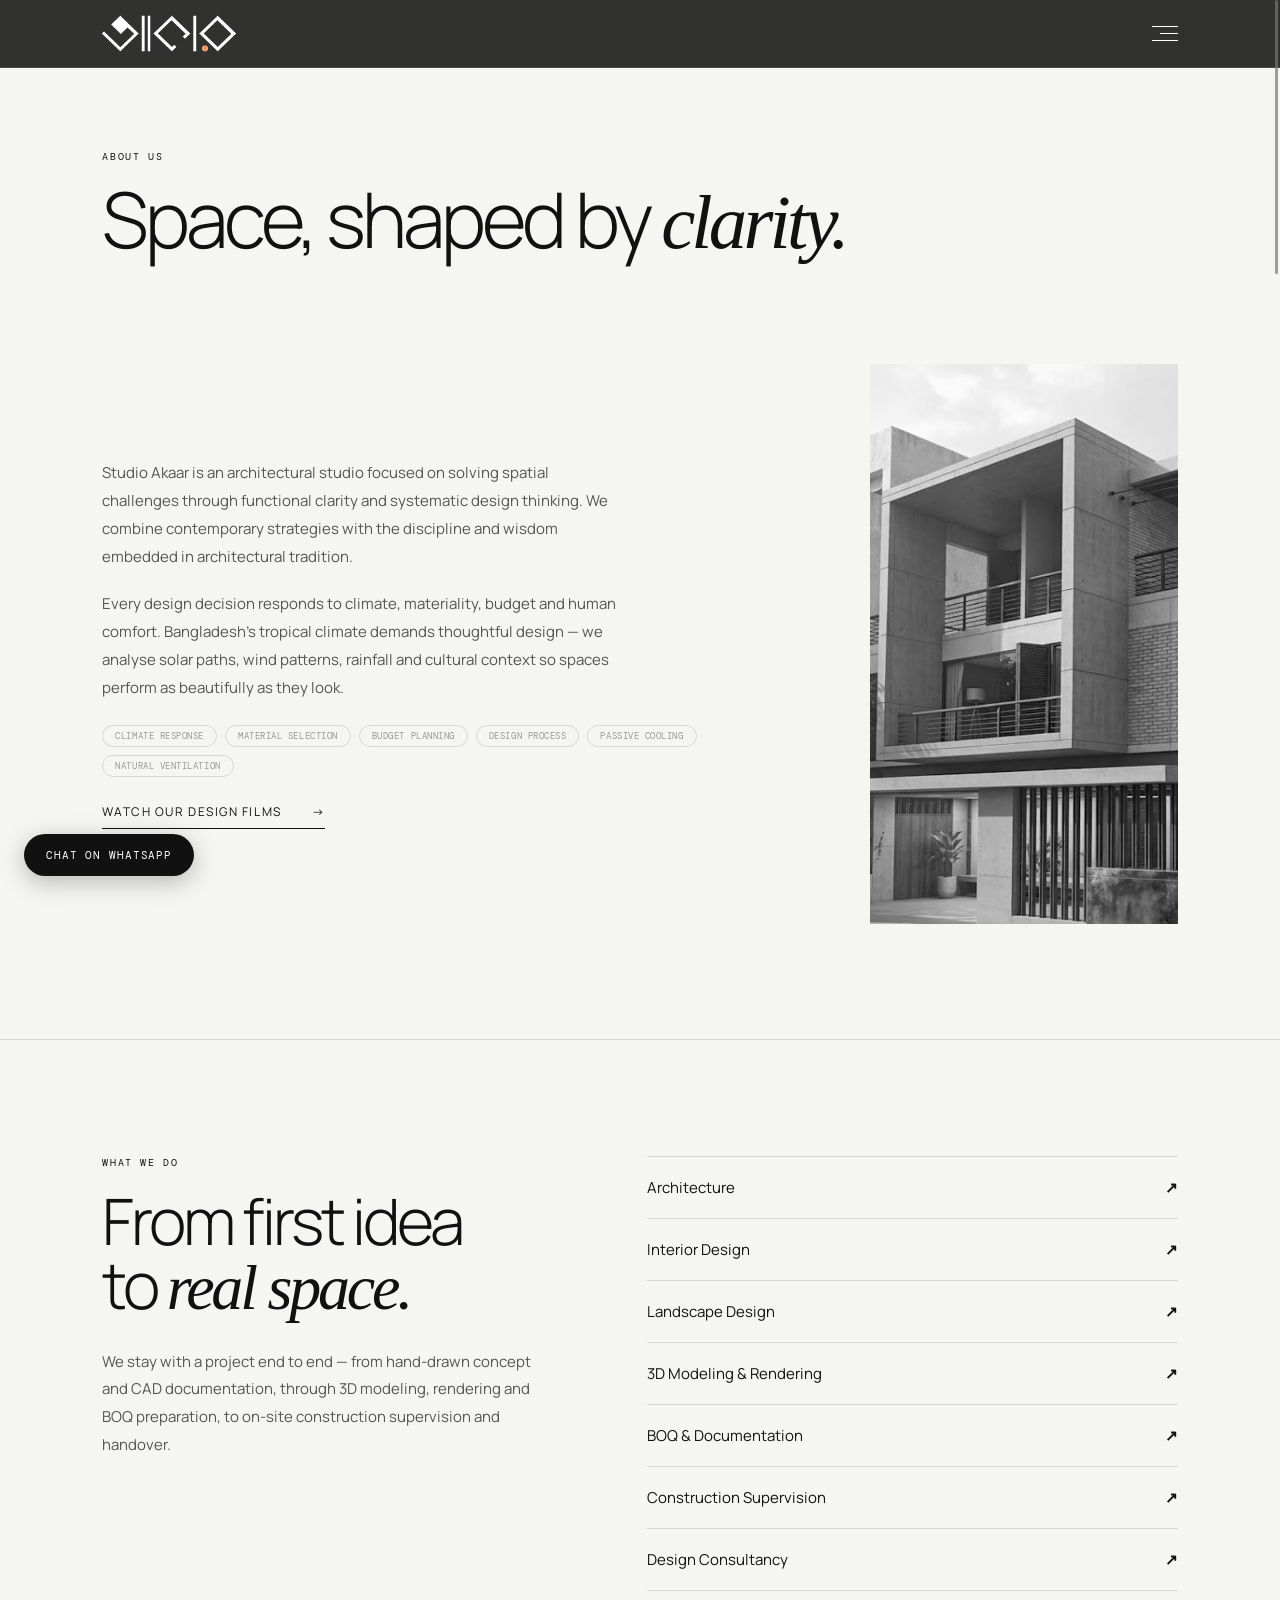
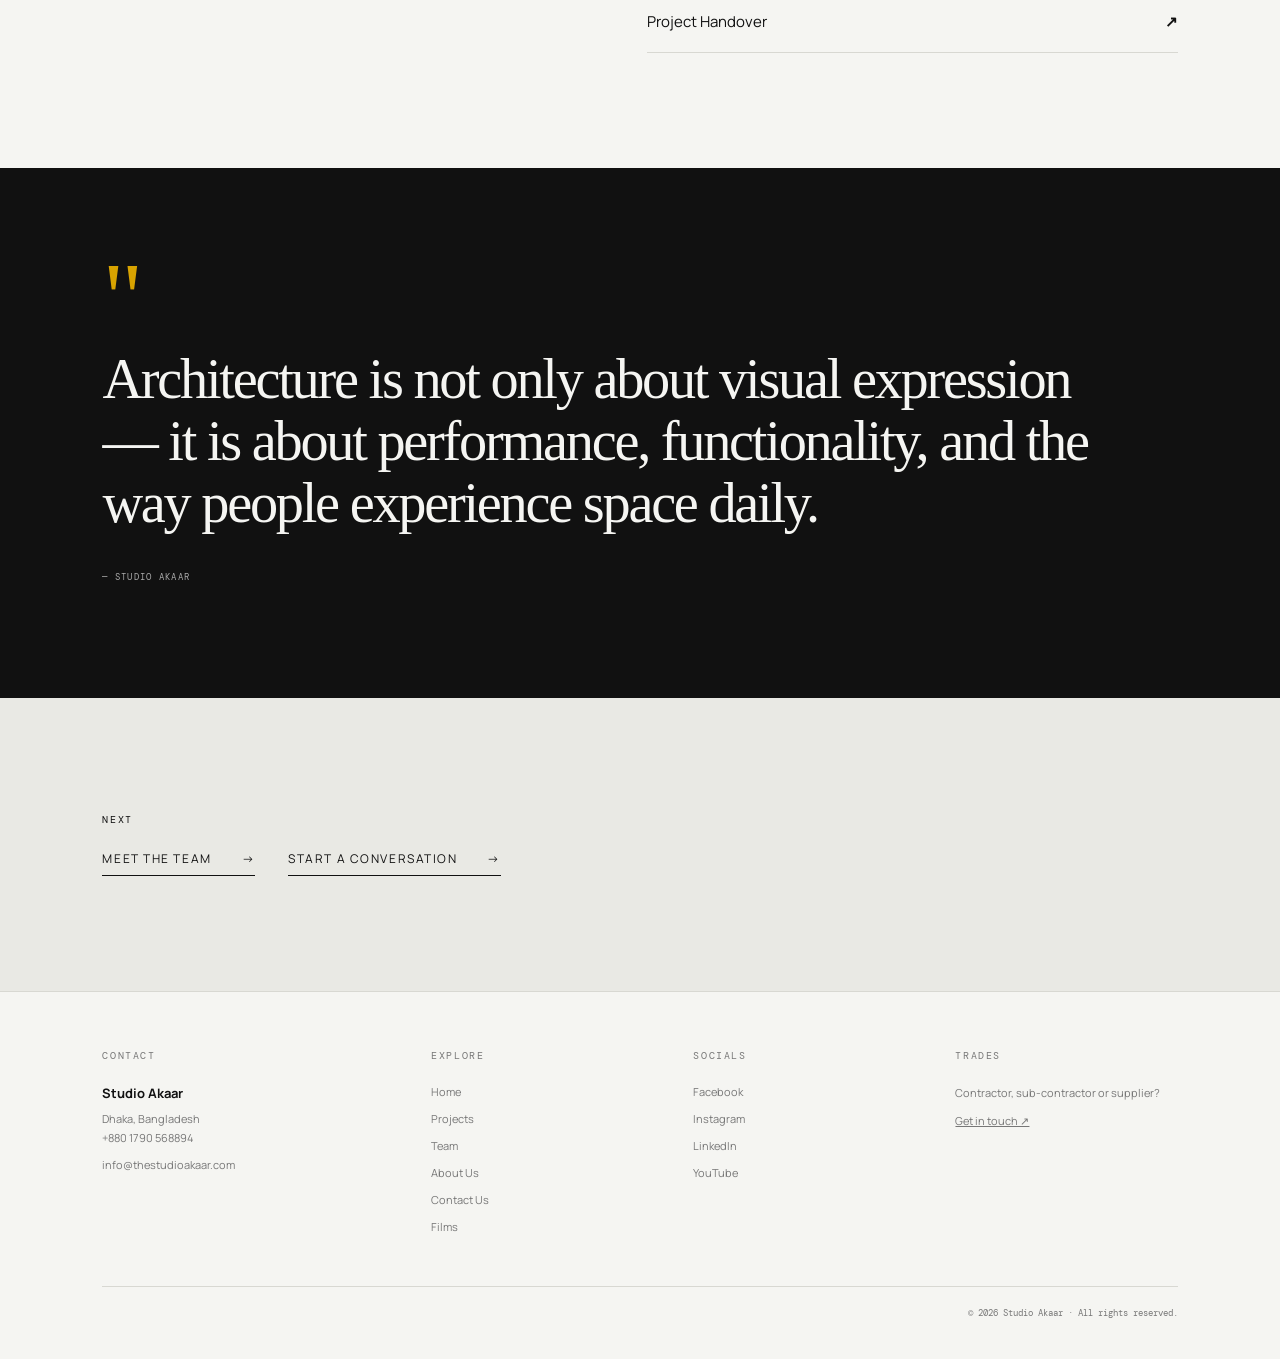
==== about.html @ 349d09c2 "Add files via upload" ====
<!doctype html>
<html lang="en">
<head>
<meta charset="utf-8">
<meta name="viewport" content="width=device-width,initial-scale=1">
<title>About Us — Studio Akaar</title>
<meta name="description" content="About Studio Akaar — an architecture, interior and landscape design studio in Dhaka, Bangladesh.">
<link rel="icon" type="image/png" href="/images/logo.png">
<script>try{if(sessionStorage.s)document.documentElement.className='skip'}catch(e){}</script>
<link rel="preconnect" href="https://fonts.googleapis.com">
<link rel="preconnect" href="https://fonts.gstatic.com" crossorigin>
<link href="https://fonts.googleapis.com/css2?family=DM+Mono:wght@300;400&family=Manrope:wght@300;400;500;600&display=swap" rel="stylesheet">
<link rel="stylesheet" href="/site.css">
</head>
<body>
<div id="loader" aria-hidden="true"></div>
<header id="nav"></header>

<div class="pageHead">
  <p class="eyebrow">About us</p>
  <h1>Space, shaped by <span>clarity.</span></h1>
</div>

<section class="intro" style="padding-top:40px">
  <div class="reveal">
    <p class="copy">Studio Akaar is an architectural studio focused on solving spatial challenges through functional clarity and systematic design thinking. We combine contemporary strategies with the discipline and wisdom embedded in architectural tradition.</p>
    <p class="copy" style="margin-top:20px">Every design decision responds to climate, materiality, budget and human comfort. Bangladesh's tropical climate demands thoughtful design — we analyse solar paths, wind patterns, rainfall and cultural context so spaces perform as beautifully as they look.</p>
    <div class="pills"><span>Climate response</span><span>Material selection</span><span>Budget planning</span><span>Design process</span><span>Passive cooling</span><span>Natural ventilation</span></div>
    <a class="textLink" href="/youtube">Watch our design films <span>→</span></a>
  </div>
  <div class="introImg reveal"><img src="/images/img-003.jpg" alt="Building designed by Studio Akaar, Dhaka, Bangladesh" loading="lazy"></div>
</section>

<section class="services" style="border-top:1px solid var(--line)">
  <div class="reveal">
    <p class="eyebrow">What we do</p>
    <h2 class="big">From first idea<br>to <span>real space.</span></h2>
    <p class="copy">We stay with a project end to end — from hand-drawn concept and CAD documentation, through 3D modeling, rendering and BOQ preparation, to on-site construction supervision and handover.</p>
  </div>
  <div class="sList reveal">
    <div>Architecture<b>↗</b></div><div>Interior Design<b>↗</b></div><div>Landscape Design<b>↗</b></div><div>3D Modeling &amp; Rendering<b>↗</b></div><div>BOQ &amp; Documentation<b>↗</b></div><div>Construction Supervision<b>↗</b></div><div>Design Consultancy<b>↗</b></div><div>Project Handover<b>↗</b></div>
  </div>
</section>

<section class="statement">
  <div class="mark">"</div>
  <p class="reveal">Architecture is not only about visual expression — it is about performance, functionality, and the way people experience space daily.</p>
  <span>— Studio Akaar</span>
</section>

<section class="greet">
  <div>
    <p class="eyebrow">Next</p>
    <a class="textLink" href="/team" style="margin:0 30px 0 0">Meet the team <span>→</span></a>
    <a class="textLink" href="/contact" style="margin:0">Start a conversation <span>→</span></a>
  </div>
</section>

<footer id="foot"></footer>
<a class="wa" href="https://wa.me/8801790568894?text=Hi%20Studio%20Akaar%2C%20I%27d%20like%20to%20talk%20about%20a%20project." target="_blank" rel="noopener">Chat on WhatsApp</a>
<script src="/site.js"></script>
</body>
</html>
---- site.css ----
:root{--bg:#f5f5f2;--ink:#111;--muted:#777;--line:#d8d8d2;--accent:#d8a300;--gutter:max(8vw,calc((100vw - 1440px)/2));--sy:clamp(70px,9vw,130px)}
*{box-sizing:border-box}
html{scroll-behavior:smooth;scrollbar-width:none}
html::-webkit-scrollbar{display:none}
body{margin:0;background:var(--bg);color:var(--ink);font-family:Manrope,Arial,sans-serif;font-weight:400}
a{text-decoration:none;color:inherit}
button{font:inherit;color:inherit;background:none;border:0;padding:0;cursor:pointer}
img{display:block}

/* LOADER */
#loader{position:fixed;inset:0;background:#111;color:#fff;z-index:1000;display:flex;align-items:center;justify-content:center;gap:.28em;transition:opacity .4s,visibility .4s}
#loader.done{opacity:0;visibility:hidden}
#loader span{font-size:clamp(30px,7vw,60px);font-weight:300;letter-spacing:.2em;opacity:0;animation:li .3s forwards}
@keyframes li{from{opacity:0;transform:translateY(10px)}to{opacity:1;transform:none}}
.skip #loader{display:none}

/* FIXED NAV + MENU */
#nav{position:fixed;top:0;left:0;right:0;height:68px;padding:0 var(--gutter);display:flex;align-items:center;justify-content:space-between;z-index:60;color:#fff;background:rgba(15,15,15,.85);backdrop-filter:blur(10px);-webkit-backdrop-filter:blur(10px);border-bottom:1px solid rgba(255,255,255,.12)}
.brand img{height:38px;width:auto;max-width:200px;object-fit:contain}
#mb{width:44px;height:44px;display:flex;flex-direction:column;justify-content:center;align-items:flex-end;gap:6px}
#mb i{display:block;height:1px;background:#fff;width:26px;transition:.3s}
#mb i:nth-child(2){width:18px}
#mb[aria-expanded=true] i:nth-child(1){transform:translateY(7px) rotate(45deg)}
#mb[aria-expanded=true] i:nth-child(2){opacity:0}
#mb[aria-expanded=true] i:nth-child(3){transform:translateY(-7px) rotate(-45deg)}
#drawer{position:fixed;inset:68px 0 0 0;background:#111;z-index:55;display:flex;flex-direction:column;justify-content:center;padding:0 var(--gutter);gap:6px;opacity:0;visibility:hidden;transition:.35s}
#drawer.open{opacity:1;visibility:visible}
#drawer a{color:#fff;font-size:clamp(34px,6vw,64px);font-weight:300;letter-spacing:-.04em;padding:6px 0;opacity:.55;transition:.2s}
#drawer a:hover,#drawer a.on{opacity:1}
#drawer a.on{color:var(--accent)}

/* AUTO-HIDING SCROLL INDICATOR */
#sb{position:fixed;right:2px;top:0;width:3px;border-radius:3px;background:rgba(120,120,120,.7);z-index:70;opacity:0;transition:opacity .3s;pointer-events:none}

/* TYPE */
.eyebrow{font-family:'DM Mono',monospace;text-transform:uppercase;font-size:10px;letter-spacing:.16em;margin:0 0 20px}
h2.big{font-size:clamp(38px,5vw,70px);line-height:1;letter-spacing:-.05em;font-weight:300;margin:0 0 28px}
h2.big span,.hero h1 em{font-family:Georgia,serif;font-style:italic;font-weight:400}
.copy{font-size:15px;line-height:1.85;color:#555;max-width:520px;margin:0}
.textLink{font-size:12px;text-transform:uppercase;letter-spacing:.13em;border-bottom:1px solid currentColor;padding-bottom:8px;display:inline-flex;gap:30px;margin-top:26px}
.label{font-family:'DM Mono',monospace;font-size:9px;text-transform:uppercase;letter-spacing:.1em;color:#999}
section{padding:var(--sy) var(--gutter)}
.reveal{opacity:0;transform:translateY(28px);transition:opacity .8s,transform .8s}
.reveal.in{opacity:1;transform:none}
@media(prefers-reduced-motion:reduce){.reveal{opacity:1;transform:none;transition:none}#loader span{animation:none;opacity:1}}

/* HERO */
.hero{height:100vh;min-height:640px;position:relative;background:#111;color:#fff;overflow:hidden;padding:0}
.hero>img{position:absolute;inset:0;width:100%;height:100%;object-fit:cover;object-position:center 8%;filter:grayscale(1);transition:filter .7s}
.hero:hover>img{filter:grayscale(.15)}
.heroOverlay{position:absolute;inset:0;background:linear-gradient(90deg,rgba(0,0,0,.72),rgba(0,0,0,.12) 70%),linear-gradient(0deg,rgba(0,0,0,.5),transparent 55%)}
.heroText{position:absolute;left:var(--gutter);bottom:14vh;max-width:680px}
.hero h1{font-size:clamp(60px,9vw,140px);line-height:.84;font-weight:300;letter-spacing:-.06em;margin:0}
.lead{font-size:16px;line-height:1.7;max-width:510px;margin:32px 0}
.heroCount{position:absolute;right:var(--gutter);bottom:14vh;text-align:right;border-right:1px solid var(--accent);padding-right:20px}
.heroCount b{display:block;font-size:clamp(54px,7vw,104px);font-weight:300;letter-spacing:-.05em;line-height:.9}
.heroCount span{font-family:'DM Mono',monospace;font-size:10px;text-transform:uppercase;letter-spacing:.14em}
.heroMeta{position:absolute;left:var(--gutter);right:var(--gutter);bottom:26px;display:flex;justify-content:space-between;font-family:'DM Mono',monospace;font-size:9px;text-transform:uppercase;letter-spacing:.12em}

/* INTRO */
.intro{display:grid;grid-template-columns:2.2fr 1fr;gap:7vw;align-items:center}
.introImg{height:560px;overflow:hidden}
.introImg img,.card .ph img,.founderPic img{width:100%;height:100%;object-fit:cover;filter:grayscale(1);transition:.6s}
.introImg:hover img{filter:none}

/* CARDS */
.secHead{display:flex;justify-content:space-between;align-items:end;gap:30px;margin-bottom:50px;flex-wrap:wrap}
.secHead h2{margin:0}
.hl{display:grid;grid-template-columns:repeat(3,minmax(0,1fr));gap:28px}
.card{display:block;cursor:pointer}
.card .ph{aspect-ratio:4/5;overflow:hidden;background:#ddd}
.card:hover .ph img{filter:none;transform:scale(1.04)}
.card .tag{display:block;margin:16px 0 6px}
.card h3{font-size:20px;font-weight:400;margin:0 0 6px;letter-spacing:-.02em}
.card .meta{font-family:'DM Mono',monospace;font-size:10px;text-transform:uppercase;letter-spacing:.06em;color:#999;margin:0 0 10px}
.card p.d{font-size:13px;line-height:1.7;color:#666;margin:0;display:-webkit-box;-webkit-line-clamp:3;-webkit-box-orient:vertical;overflow:hidden}
.moreRow{text-align:center;margin-top:60px}
.btn{display:inline-block;border:1px solid var(--ink);padding:16px 34px;font-family:'DM Mono',monospace;font-size:11px;text-transform:uppercase;letter-spacing:.12em;transition:.25s;background:none}
.btn:hover{background:var(--ink);color:#fff}

/* SERVICES */
.services{display:grid;grid-template-columns:1.2fr 1.4fr;gap:7vw;align-items:start;border-top:1px solid var(--line)}
.sList{border-top:1px solid var(--line)}
.sList div{display:flex;justify-content:space-between;padding:20px 0;border-bottom:1px solid var(--line);font-size:15px;transition:padding .25s}
.sList div:hover{padding-left:10px}

/* STATEMENT */
.statement{background:#111;color:#f5f5f2;min-height:520px;display:flex;flex-direction:column;justify-content:center}
.statement .mark{font-family:Georgia,serif;font-size:100px;line-height:.3;color:var(--accent)}
.statement p{font-family:Georgia,serif;font-size:clamp(30px,4.4vw,64px);line-height:1.1;letter-spacing:-.04em;max-width:1000px;margin:36px 0}
.statement span{font-family:'DM Mono',monospace;font-size:9px;text-transform:uppercase;letter-spacing:.14em;color:#aaa}

/* FOUNDER GREETING */
.greet{background:#e9e9e4;display:flex;align-items:center;gap:36px;flex-wrap:wrap}
.founderPic{width:120px;height:120px;border-radius:50%;overflow:hidden;flex:none}
.founderPic img{object-position:center top}
.greet blockquote{font-family:Georgia,serif;font-size:clamp(18px,2vw,24px);line-height:1.45;margin:0 0 6px;max-width:620px}
.greet .who{font-size:11px;text-transform:uppercase;letter-spacing:.1em;color:#777}
.greet .textLink{margin:14px 0 0}

/* INNER PAGE HEAD */
.pageHead{padding:150px var(--gutter) 40px}
.pageHead h1{font-size:clamp(44px,6vw,90px);line-height:.98;letter-spacing:-.05em;font-weight:300;margin:0 0 24px}
.pageHead h1 span{font-family:Georgia,serif;font-style:italic;font-weight:400}
.pageHead .eyebrow{margin-bottom:18px}

/* PROJECTS PAGE */
.filters{display:flex;gap:18px;overflow:auto;white-space:nowrap;padding:0 var(--gutter) 30px;border-bottom:1px solid var(--line)}
.filters button{color:#999;font-size:10px;text-transform:uppercase;letter-spacing:.1em}
.filters button.active{color:#111;border-bottom:1px solid #111;padding-bottom:5px}
.catGroup{margin-bottom:100px}
.catGroup:last-child{margin-bottom:0}
.catHead{display:flex;align-items:baseline;gap:16px;margin-bottom:36px}
.catHead h3{font-size:clamp(22px,2.6vw,32px);font-weight:300;letter-spacing:-.04em;margin:0}
.catHead span{margin-left:auto;font-family:'DM Mono',monospace;font-size:10px;text-transform:uppercase;color:#999}
.catRow{display:grid;grid-template-columns:repeat(3,minmax(0,1fr));gap:56px 24px}
.catRow .card h3{font-size:12px;font-weight:500}
.catRow .tag{margin:14px 0 4px}
.cnt{position:absolute;bottom:12px;right:12px;background:rgba(0,0,0,.6);color:#fff;font-family:'DM Mono',monospace;font-size:10px;padding:5px 9px;border-radius:20px}
.card .ph{position:relative}

/* MODAL */
.ov{position:fixed;inset:0;background:rgba(10,10,10,.82);z-index:100;display:flex;align-items:center;justify-content:center;padding:5vw;opacity:0;pointer-events:none;transition:opacity .3s}
.ov.open{opacity:1;pointer-events:auto}
.mBox{background:var(--bg);max-width:920px;width:100%;max-height:86vh;overflow:auto;display:grid;grid-template-columns:1.1fr 1fr;position:relative}
.mImg{height:56vh;max-height:520px;overflow:hidden;background:#ddd}
.mImg img{width:100%;height:100%;object-fit:cover}
.thumbs{display:flex;gap:8px;padding:10px;overflow-x:auto;scrollbar-width:none}
.thumbs img{width:50px;height:50px;object-fit:cover;cursor:pointer;opacity:.5;flex:none;outline:2px solid transparent;outline-offset:-2px}
.thumbs img.active{opacity:1;outline-color:var(--accent)}
.mInfo{padding:50px 40px;display:flex;flex-direction:column;justify-content:center}
.mInfo h3{font-size:clamp(26px,3vw,36px);font-weight:300;letter-spacing:-.03em;margin:14px 0 18px;line-height:1.05}
.mInfo p{font-size:14px;line-height:1.8;color:#555}
.mMeta{font-family:'DM Mono',monospace;font-size:10px;text-transform:uppercase;color:#999;margin-top:-8px}
.share{display:flex;gap:8px;margin:16px 0}
.share a,.share button{width:32px;height:32px;border-radius:50%;border:1px solid var(--line);display:flex;align-items:center;justify-content:center;color:#555;position:relative}
.share .copied::after{content:'Copied';position:absolute;bottom:calc(100% + 8px);background:#111;color:#fff;font-size:9px;padding:4px 8px;border-radius:4px}
.mClose{position:absolute;top:16px;right:16px;background:rgba(0,0,0,.55);color:#fff;width:34px;height:34px;border-radius:50%;z-index:2}
.mNav{position:fixed;top:50%;transform:translateY(-50%);background:rgba(0,0,0,.4);color:#fff;width:44px;height:44px;border-radius:50%;font-size:20px;z-index:101}
.mPrev{left:3vw}.mNext{right:3vw}
.mCount{font-family:'DM Mono',monospace;font-size:10px;color:#999}

/* CONTACT / FORM */
.cGrid{display:grid;grid-template-columns:1fr 1.2fr;gap:7vw;align-items:start}
.cInfo p{font-size:14px;line-height:1.9;color:#555;margin:0 0 22px}
.cInfo a{border-bottom:1px solid currentColor}
.field{margin-bottom:26px}
.field>label{display:block;font-family:'DM Mono',monospace;font-size:9px;text-transform:uppercase;letter-spacing:.1em;color:#999;margin-bottom:8px}
.field input[type=text],.field input[type=tel],.field textarea,.otherText{width:100%;border:0;border-bottom:1px solid var(--line);background:transparent;font-family:Manrope,Arial,sans-serif;font-size:15px;color:var(--ink);padding:8px 0;outline:none}
.field input:focus,.field textarea:focus,.otherText:focus{border-color:var(--ink)}
.field textarea{min-height:90px;resize:vertical;line-height:1.6;font-size:14px}
.radioGrid{display:grid;grid-template-columns:1fr 1fr;gap:10px}
.radioGrid label{display:flex;align-items:center;gap:9px;font-size:13px;border:1px solid var(--line);padding:11px 13px;cursor:pointer}
.radioGrid label:has(input:checked){border-color:var(--ink)}
.radioGrid .wide{grid-column:1/-1}
.otherText:disabled{opacity:.4}
.send{background:#111;color:#fff;font-family:'DM Mono',monospace;font-size:11px;text-transform:uppercase;letter-spacing:.1em;padding:15px 30px;transition:.2s}
.send:hover{background:var(--accent)}
.fStatus{font-size:12px;color:#777;margin-top:14px}

/* APPROACH (about) */
.pills{display:flex;flex-wrap:wrap;gap:8px;margin-top:24px}
.pills span{font-family:'DM Mono',monospace;font-size:9px;text-transform:uppercase;letter-spacing:.06em;color:#999;border:1px solid var(--line);padding:4px 12px;border-radius:20px}

/* FOOTER */
footer{border-top:1px solid var(--line);padding:55px var(--gutter) 40px;display:grid;grid-template-columns:1.3fr 1fr 1fr 1fr;gap:40px;font-size:11px;color:#777}
footer strong{color:#111;font-size:13px;display:block;margin-bottom:8px}
footer p{line-height:1.7;margin:0}
footer a{display:block;margin:0 0 12px}
footer .cp{grid-column:1/-1;text-align:right;font-family:'DM Mono',monospace;font-size:9px;border-top:1px solid var(--line);padding-top:20px}
.wa{position:fixed;left:24px;bottom:24px;z-index:90;background:#111;color:#fff;font-family:'DM Mono',monospace;font-size:11px;text-transform:uppercase;letter-spacing:.08em;padding:14px 22px;border-radius:30px;box-shadow:0 6px 24px rgba(0,0,0,.25);transition:.2s}
.wa:hover{background:var(--accent)}

@media(max-width:1100px){.catRow{grid-template-columns:repeat(2,minmax(0,1fr))}}
@media(max-width:800px){
 :root{--gutter:7vw}
 #nav,#drawer{--h:62px}#nav{height:62px}#drawer{inset:62px 0 0 0}
 .brand img{height:30px}
 .hero{min-height:600px}.hero>img{object-position:center}
 .heroCount{right:auto;left:var(--gutter);bottom:auto;top:90px;text-align:left;border:0;padding:0}
 .heroCount b{font-size:56px}
 .heroText{bottom:13vh}
 .intro,.services,.cGrid{display:block}
 .introImg{height:400px;margin-top:50px}
 .hl{grid-template-columns:1fr;gap:44px}
 .sList,.cGrid form{margin-top:50px}
 .catRow{display:flex;overflow-x:auto;scroll-snap-type:x mandatory;gap:14px;scrollbar-width:none;margin-inline:calc(-1*var(--gutter));padding:0 var(--gutter)}
 .catRow .card{flex:0 0 80vw;scroll-snap-align:start}
 .mBox{grid-template-columns:1fr;max-height:92vh}.mImg{height:44vh}.thumbs{display:none}
 .mInfo{padding:30px 26px}
 .mNav{width:38px;height:38px;font-size:16px}.mPrev{left:2vw}.mNext{right:2vw}
 footer{grid-template-columns:1fr 1fr}footer .cp{text-align:left}
 .radioGrid{grid-template-columns:1fr}
 .wa{left:16px;bottom:16px;padding:12px 16px;font-size:10px}
}
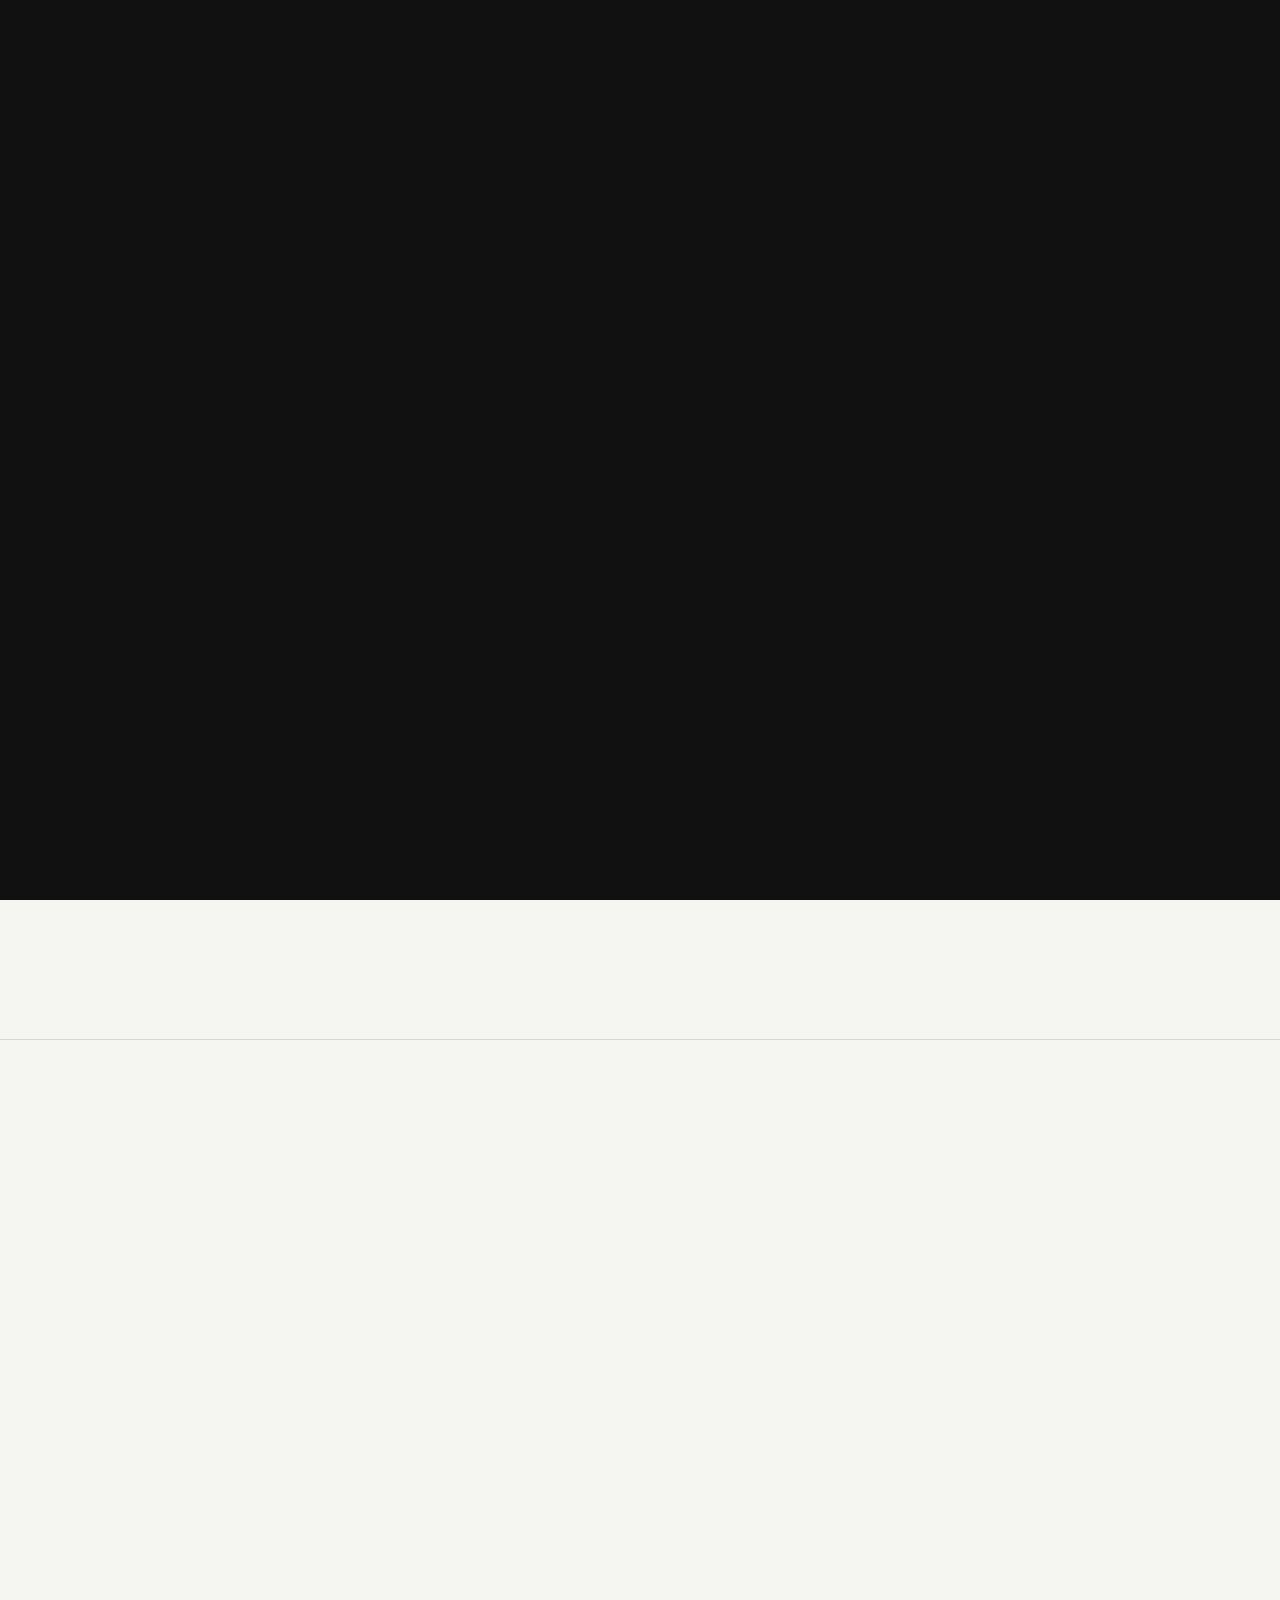
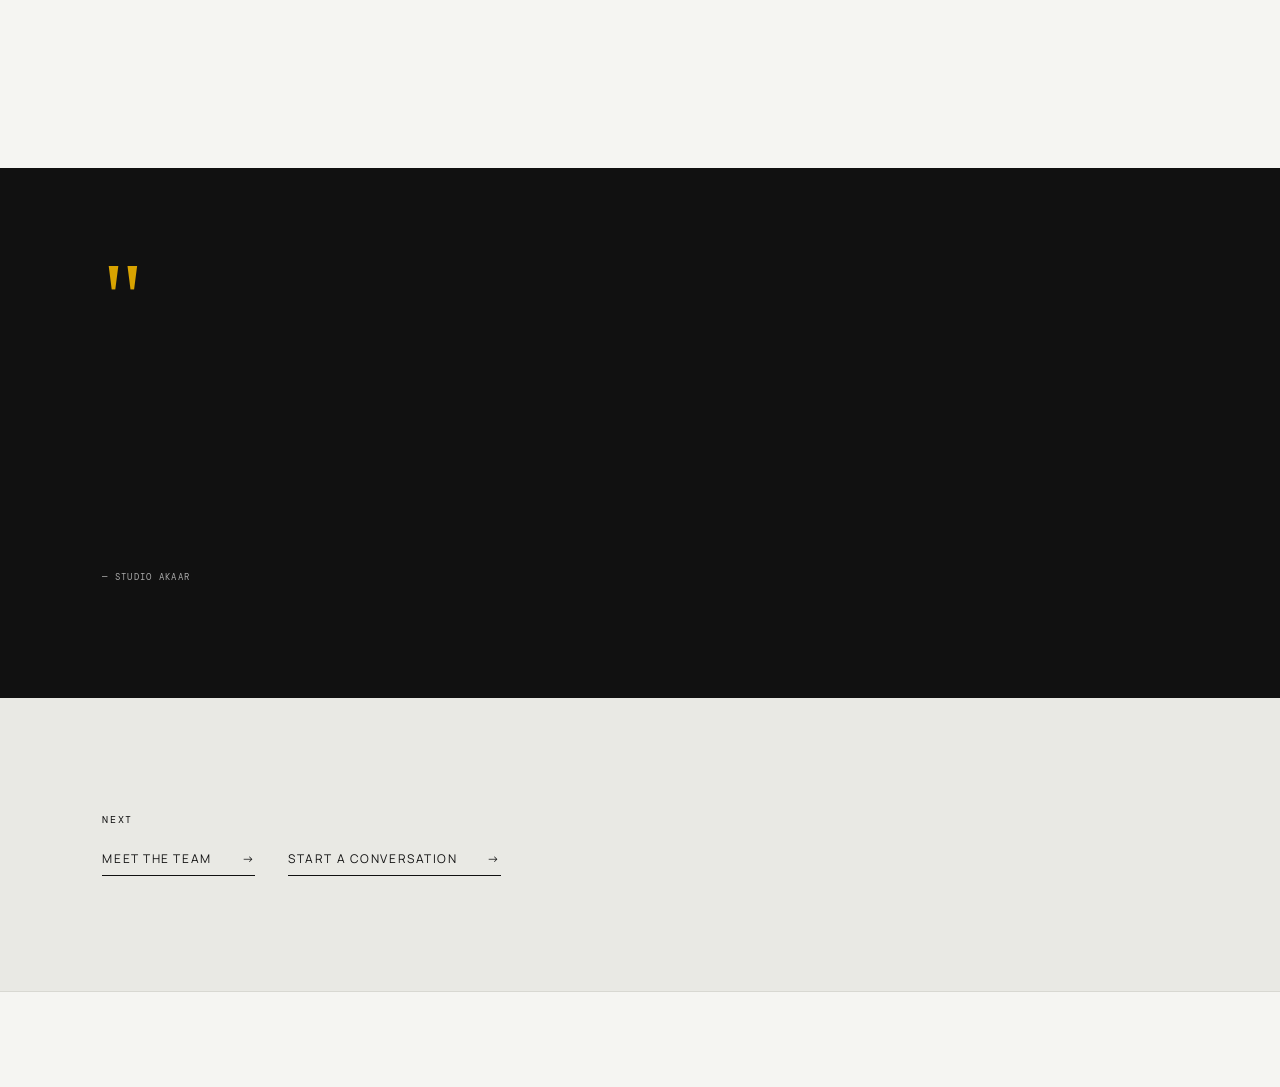
==== commit b8fd4e45: "Add files via upload" ====
--- a/about.html
+++ b/about.html
@@ -23,8 +23,8 @@
 
 <section class="intro" style="padding-top:40px">
   <div class="reveal">
-    <p class="copy">Studio Akaar is an architectural studio focused on solving spatial challenges through functional clarity and systematic design thinking. We combine contemporary strategies with the discipline and wisdom embedded in architectural tradition.</p>
-    <p class="copy" style="margin-top:20px">Every design decision responds to climate, materiality, budget and human comfort. Bangladesh's tropical climate demands thoughtful design — we analyse solar paths, wind patterns, rainfall and cultural context so spaces perform as beautifully as they look.</p>
+    <p class="copy" data-s="about_text_1">Studio Akaar is an architectural studio focused on solving spatial challenges through functional clarity and systematic design thinking. We combine contemporary strategies with the discipline and wisdom embedded in architectural tradition.</p>
+    <p class="copy" data-s="about_text_2" style="margin-top:20px">Every design decision responds to climate, materiality, budget and human comfort. Bangladesh's tropical climate demands thoughtful design — we analyse solar paths, wind patterns, rainfall and cultural context so spaces perform as beautifully as they look.</p>
     <div class="pills"><span>Climate response</span><span>Material selection</span><span>Budget planning</span><span>Design process</span><span>Passive cooling</span><span>Natural ventilation</span></div>
     <a class="textLink" href="/youtube">Watch our design films <span>→</span></a>
   </div>
@@ -35,16 +35,16 @@
   <div class="reveal">
     <p class="eyebrow">What we do</p>
     <h2 class="big">From first idea<br>to <span>real space.</span></h2>
-    <p class="copy">We stay with a project end to end — from hand-drawn concept and CAD documentation, through 3D modeling, rendering and BOQ preparation, to on-site construction supervision and handover.</p>
+    <p class="copy" data-s="services_intro">We stay with a project end to end — from hand-drawn concept and CAD documentation, through 3D modeling, rendering and BOQ preparation, to on-site construction supervision and handover.</p>
   </div>
-  <div class="sList reveal">
+  <div class="sList reveal" data-list="services">
     <div>Architecture<b>↗</b></div><div>Interior Design<b>↗</b></div><div>Landscape Design<b>↗</b></div><div>3D Modeling &amp; Rendering<b>↗</b></div><div>BOQ &amp; Documentation<b>↗</b></div><div>Construction Supervision<b>↗</b></div><div>Design Consultancy<b>↗</b></div><div>Project Handover<b>↗</b></div>
   </div>
 </section>
 
 <section class="statement">
   <div class="mark">"</div>
-  <p class="reveal">Architecture is not only about visual expression — it is about performance, functionality, and the way people experience space daily.</p>
+  <p class="reveal" data-s="statement">Architecture is not only about visual expression — it is about performance, functionality, and the way people experience space daily.</p>
   <span>— Studio Akaar</span>
 </section>
 
--- a/site.css
+++ b/site.css
@@ -23,9 +23,9 @@
 #mb[aria-expanded=true] i:nth-child(1){transform:translateY(7px) rotate(45deg)}
 #mb[aria-expanded=true] i:nth-child(2){opacity:0}
 #mb[aria-expanded=true] i:nth-child(3){transform:translateY(-7px) rotate(-45deg)}
-#drawer{position:fixed;inset:68px 0 0 0;background:#111;z-index:55;display:flex;flex-direction:column;justify-content:center;padding:0 var(--gutter);gap:6px;opacity:0;visibility:hidden;transition:.35s}
-#drawer.open{opacity:1;visibility:visible}
-#drawer a{color:#fff;font-size:clamp(34px,6vw,64px);font-weight:300;letter-spacing:-.04em;padding:6px 0;opacity:.55;transition:.2s}
+#drawer{position:fixed;top:68px;right:var(--gutter);width:220px;background:rgba(15,15,15,.76);backdrop-filter:blur(10px);-webkit-backdrop-filter:blur(10px);border:1px solid rgba(255,255,255,.12);z-index:55;display:flex;flex-direction:column;padding:8px 0;opacity:0;visibility:hidden;transform:translateY(-8px);transition:.25s}
+#drawer.open{opacity:1;visibility:visible;transform:none}
+#drawer a{color:#fff;font-size:12px;text-transform:uppercase;letter-spacing:.14em;padding:12px 22px;opacity:.75;transition:.2s}
 #drawer a:hover,#drawer a.on{opacity:1}
 #drawer a.on{color:var(--accent)}
 
@@ -47,13 +47,12 @@
 /* HERO */
 .hero{height:100vh;min-height:640px;position:relative;background:#111;color:#fff;overflow:hidden;padding:0}
 .hero>img{position:absolute;inset:0;width:100%;height:100%;object-fit:cover;object-position:center 8%;filter:grayscale(1);transition:filter .7s}
-.hero:hover>img{filter:grayscale(.15)}
 .heroOverlay{position:absolute;inset:0;background:linear-gradient(90deg,rgba(0,0,0,.72),rgba(0,0,0,.12) 70%),linear-gradient(0deg,rgba(0,0,0,.5),transparent 55%)}
-.heroText{position:absolute;left:var(--gutter);bottom:14vh;max-width:680px}
+.heroText{position:absolute;left:var(--gutter);bottom:calc(14vh + 50px);max-width:680px}
 .hero h1{font-size:clamp(60px,9vw,140px);line-height:.84;font-weight:300;letter-spacing:-.06em;margin:0}
 .lead{font-size:16px;line-height:1.7;max-width:510px;margin:32px 0}
-.heroCount{position:absolute;right:var(--gutter);bottom:14vh;text-align:right;border-right:1px solid var(--accent);padding-right:20px}
-.heroCount b{display:block;font-size:clamp(54px,7vw,104px);font-weight:300;letter-spacing:-.05em;line-height:.9}
+.heroCount{position:absolute;left:var(--gutter);bottom:54px;display:flex;align-items:baseline;gap:14px;border-left:1px solid var(--accent);padding-left:14px}
+.heroCount b{font-size:clamp(34px,4vw,52px);font-weight:300;letter-spacing:-.05em;line-height:1}
 .heroCount span{font-family:'DM Mono',monospace;font-size:10px;text-transform:uppercase;letter-spacing:.14em}
 .heroMeta{position:absolute;left:var(--gutter);right:var(--gutter);bottom:26px;display:flex;justify-content:space-between;font-family:'DM Mono',monospace;font-size:9px;text-transform:uppercase;letter-spacing:.12em}
 
@@ -61,7 +60,6 @@
 .intro{display:grid;grid-template-columns:2.2fr 1fr;gap:7vw;align-items:center}
 .introImg{height:560px;overflow:hidden}
 .introImg img,.card .ph img,.founderPic img{width:100%;height:100%;object-fit:cover;filter:grayscale(1);transition:.6s}
-.introImg:hover img{filter:none}
 
 /* CARDS */
 .secHead{display:flex;justify-content:space-between;align-items:end;gap:30px;margin-bottom:50px;flex-wrap:wrap}
@@ -69,7 +67,7 @@
 .hl{display:grid;grid-template-columns:repeat(3,minmax(0,1fr));gap:28px}
 .card{display:block;cursor:pointer}
 .card .ph{aspect-ratio:4/5;overflow:hidden;background:#ddd}
-.card:hover .ph img{filter:none;transform:scale(1.04)}
+.card.seen .ph img{transform:scale(1.04)}
 .card .tag{display:block;margin:16px 0 6px}
 .card h3{font-size:20px;font-weight:400;margin:0 0 6px;letter-spacing:-.02em}
 .card .meta{font-family:'DM Mono',monospace;font-size:10px;text-transform:uppercase;letter-spacing:.06em;color:#999;margin:0 0 10px}
@@ -168,18 +166,18 @@
 footer p{line-height:1.7;margin:0}
 footer a{display:block;margin:0 0 12px}
 footer .cp{grid-column:1/-1;text-align:right;font-family:'DM Mono',monospace;font-size:9px;border-top:1px solid var(--line);padding-top:20px}
-.wa{position:fixed;left:24px;bottom:24px;z-index:90;background:#111;color:#fff;font-family:'DM Mono',monospace;font-size:11px;text-transform:uppercase;letter-spacing:.08em;padding:14px 22px;border-radius:30px;box-shadow:0 6px 24px rgba(0,0,0,.25);transition:.2s}
-.wa:hover{background:var(--accent)}
+.wa{position:fixed;right:20px;left:auto;bottom:calc(20px + env(safe-area-inset-bottom,0px));z-index:90;width:48.4px;height:48.4px;display:block;font-size:0;--g:1}
+/* --g = greyness (1 = black&white, 0 = full green). JS lowers it as the cursor/finger comes within 1 inch. */
+.wa img,.wa svg{width:100%;height:100%;object-fit:contain;filter:grayscale(var(--g)) contrast(1.3) brightness(calc(.75 + .25*(1 - var(--g)))) drop-shadow(0 2px 4px rgba(0,0,0,.3));transition:filter .15s,transform .2s}
+.wa.on img,.wa.on svg{filter:grayscale(0) drop-shadow(0 0 5px #25D366) drop-shadow(0 0 14px rgba(37,211,102,.9));transform:scale(1.1)}
 
 @media(max-width:1100px){.catRow{grid-template-columns:repeat(2,minmax(0,1fr))}}
 @media(max-width:800px){
  :root{--gutter:7vw}
- #nav,#drawer{--h:62px}#nav{height:62px}#drawer{inset:62px 0 0 0}
+ #nav{height:62px}#drawer{top:62px;left:0;right:0;width:auto;border-left:0;border-right:0;padding:14px var(--gutter) 18px}#drawer a{padding:11px 0}
  .brand img{height:30px}
  .hero{min-height:600px}.hero>img{object-position:center}
- .heroCount{right:auto;left:var(--gutter);bottom:auto;top:90px;text-align:left;border:0;padding:0}
- .heroCount b{font-size:56px}
- .heroText{bottom:13vh}
+ .heroText{bottom:calc(13vh + 50px)}
  .intro,.services,.cGrid{display:block}
  .introImg{height:400px;margin-top:50px}
  .hl{grid-template-columns:1fr;gap:44px}
@@ -191,5 +189,24 @@
  .mNav{width:38px;height:38px;font-size:16px}.mPrev{left:2vw}.mNext{right:2vw}
  footer{grid-template-columns:1fr 1fr}footer .cp{text-align:left}
  .radioGrid{grid-template-columns:1fr}
- .wa{left:16px;bottom:16px;padding:12px 16px;font-size:10px}
+ .wa{right:14px;left:auto;bottom:calc(14px + env(safe-area-inset-bottom,0px));width:40px;height:40px}
 }
+
+/* Portfolio title */
+.pageHead h1.spaced{font-size:clamp(28px,6vw,84px);letter-spacing:.35em;text-transform:uppercase;font-weight:300;margin-bottom:20px}
+/* Touch devices: photos turn to colour as they scroll into view */
+/* COLOUR RULES. Everything starts black & white.
+   Desktop: the block under the mouse gets .seen (colour). Phone: JS sets the filter live while scrolling (html.tm). */
+.seen img,.seen .ph img{filter:none}
+.tm .hero>img,.tm .introImg img,.tm .card .ph img,.tm .founderPic img{transition:filter .12s linear}
+/* Desktop: gentle snapping between page segments */
+@media(hover:hover) and (pointer:fine){
+  html{scroll-snap-type:y proximity;scroll-padding-top:68px}
+  section,footer,.pageHead{scroll-snap-align:start}
+}
+
+/* Team page */
+.card.full p.d{display:block;-webkit-line-clamp:unset}
+.ini{display:flex;width:100%;height:100%;align-items:center;justify-content:center;font-size:56px;font-weight:300;color:#999;letter-spacing:-.04em}
+.roleLine{font-size:11px;text-transform:uppercase;letter-spacing:.1em;color:#777;margin:0}
+.founderBq{font-family:Georgia,serif;font-size:22px;line-height:1.45;margin:36px 0 0;max-width:520px}
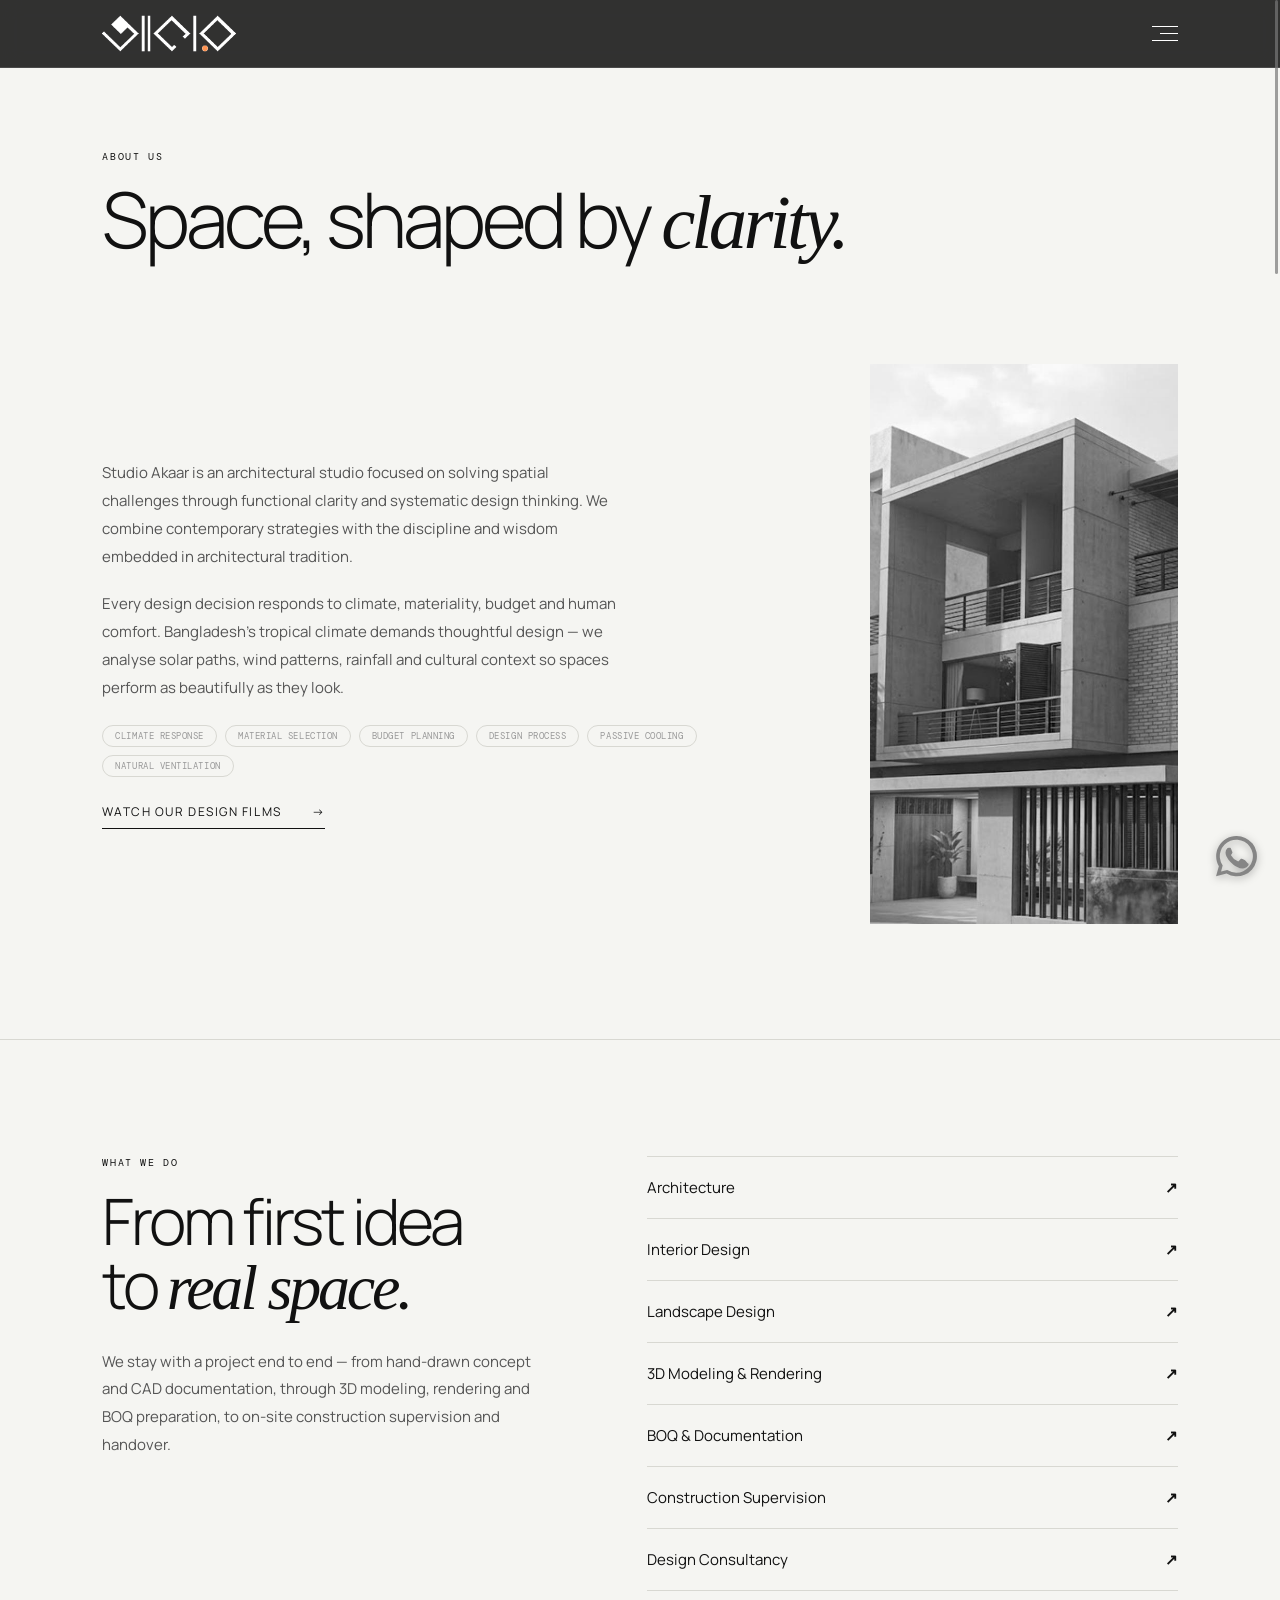
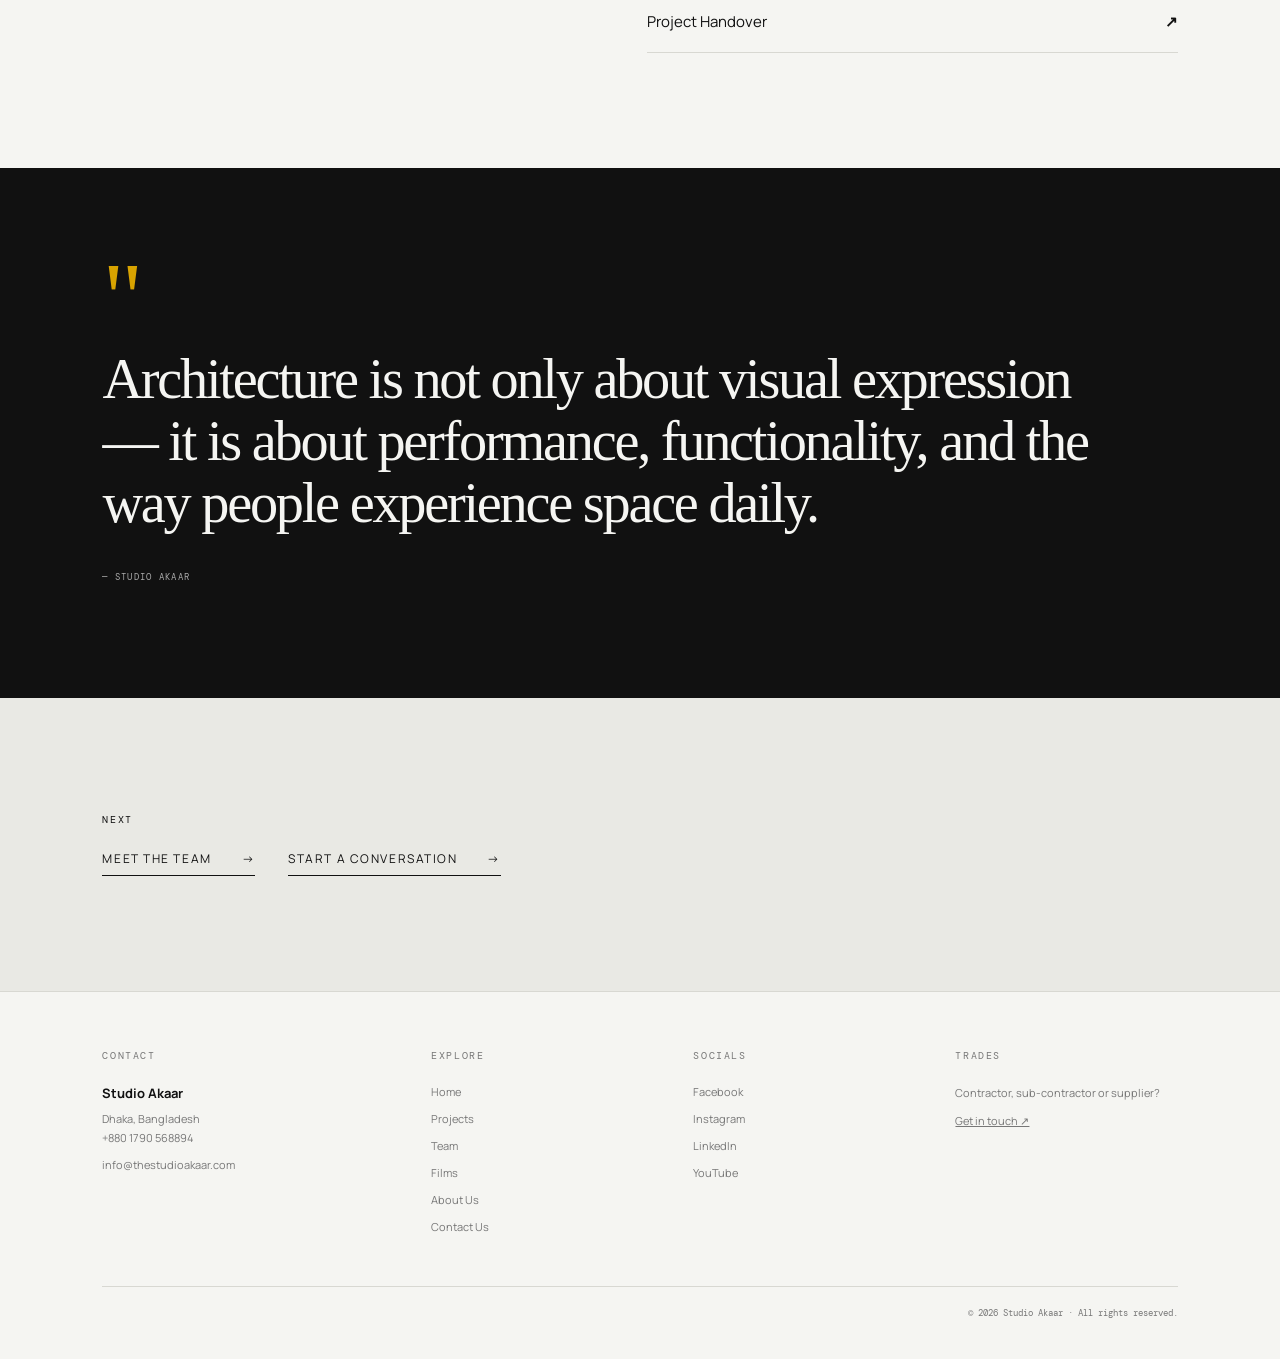
==== commit 161c2173: "Add files via upload" ====
--- a/about.html
+++ b/about.html
@@ -5,6 +5,15 @@
 <meta name="viewport" content="width=device-width,initial-scale=1">
 <title>About Us — Studio Akaar</title>
 <meta name="description" content="About Studio Akaar — an architecture, interior and landscape design studio in Dhaka, Bangladesh.">
+<meta property="og:type" content="website">
+<meta property="og:site_name" content="Studio Akaar">
+<meta property="og:title" content="About Us — Studio Akaar">
+<meta property="og:description" content="About Studio Akaar — an architecture, interior and landscape design studio in Dhaka, Bangladesh.">
+<meta property="og:image" content="https://studio-akaar-website.vercel.app/images/akaar-logo-thumb.jpg">
+<meta property="og:image:width" content="1200">
+<meta property="og:image:height" content="1200">
+<meta name="twitter:card" content="summary">
+<meta name="twitter:image" content="https://studio-akaar-website.vercel.app/images/akaar-logo-thumb.jpg">
 <link rel="icon" type="image/png" href="/images/logo.png">
 <script>try{if(sessionStorage.s)document.documentElement.className='skip'}catch(e){}</script>
 <link rel="preconnect" href="https://fonts.googleapis.com">
--- a/site.css
+++ b/site.css
@@ -182,7 +182,7 @@
  .introImg{height:400px;margin-top:50px}
  .hl{grid-template-columns:1fr;gap:44px}
  .sList,.cGrid form{margin-top:50px}
- .catRow{display:flex;overflow-x:auto;scroll-snap-type:x mandatory;gap:14px;scrollbar-width:none;margin-inline:calc(-1*var(--gutter));padding:0 var(--gutter)}
+ .catRow{display:flex;overflow-x:auto;scroll-snap-type:x mandatory;gap:14px;scrollbar-width:none;margin-inline:calc(-1*var(--gutter));padding:0 14px;scroll-padding-inline:14px}
  .catRow .card{flex:0 0 80vw;scroll-snap-align:start}
  .mBox{grid-template-columns:1fr;max-height:92vh}.mImg{height:44vh}.thumbs{display:none}
  .mInfo{padding:30px 26px}
@@ -210,3 +210,10 @@
 .ini{display:flex;width:100%;height:100%;align-items:center;justify-content:center;font-size:56px;font-weight:300;color:#999;letter-spacing:-.04em}
 .roleLine{font-size:11px;text-transform:uppercase;letter-spacing:.1em;color:#777;margin:0}
 .founderBq{font-family:Georgia,serif;font-size:22px;line-height:1.45;margin:36px 0 0;max-width:520px}
+
+/* Home: latest-project card */
+a.introImg{display:block;position:relative;color:#fff}
+.latestCap{position:absolute;left:0;right:0;bottom:0;padding:70px 24px 22px;background:linear-gradient(0deg,rgba(0,0,0,.7),transparent);display:flex;flex-direction:column;gap:6px}
+.latestCap .label{color:#ddd}
+.latestCap b{font-size:clamp(18px,2vw,24px);font-weight:400;letter-spacing:-.02em}
+.latestCap em{font-style:normal;font-family:'DM Mono',monospace;font-size:11px;text-transform:uppercase;letter-spacing:.12em;border-bottom:1px solid currentColor;align-self:flex-start;padding-bottom:4px;margin-top:6px}
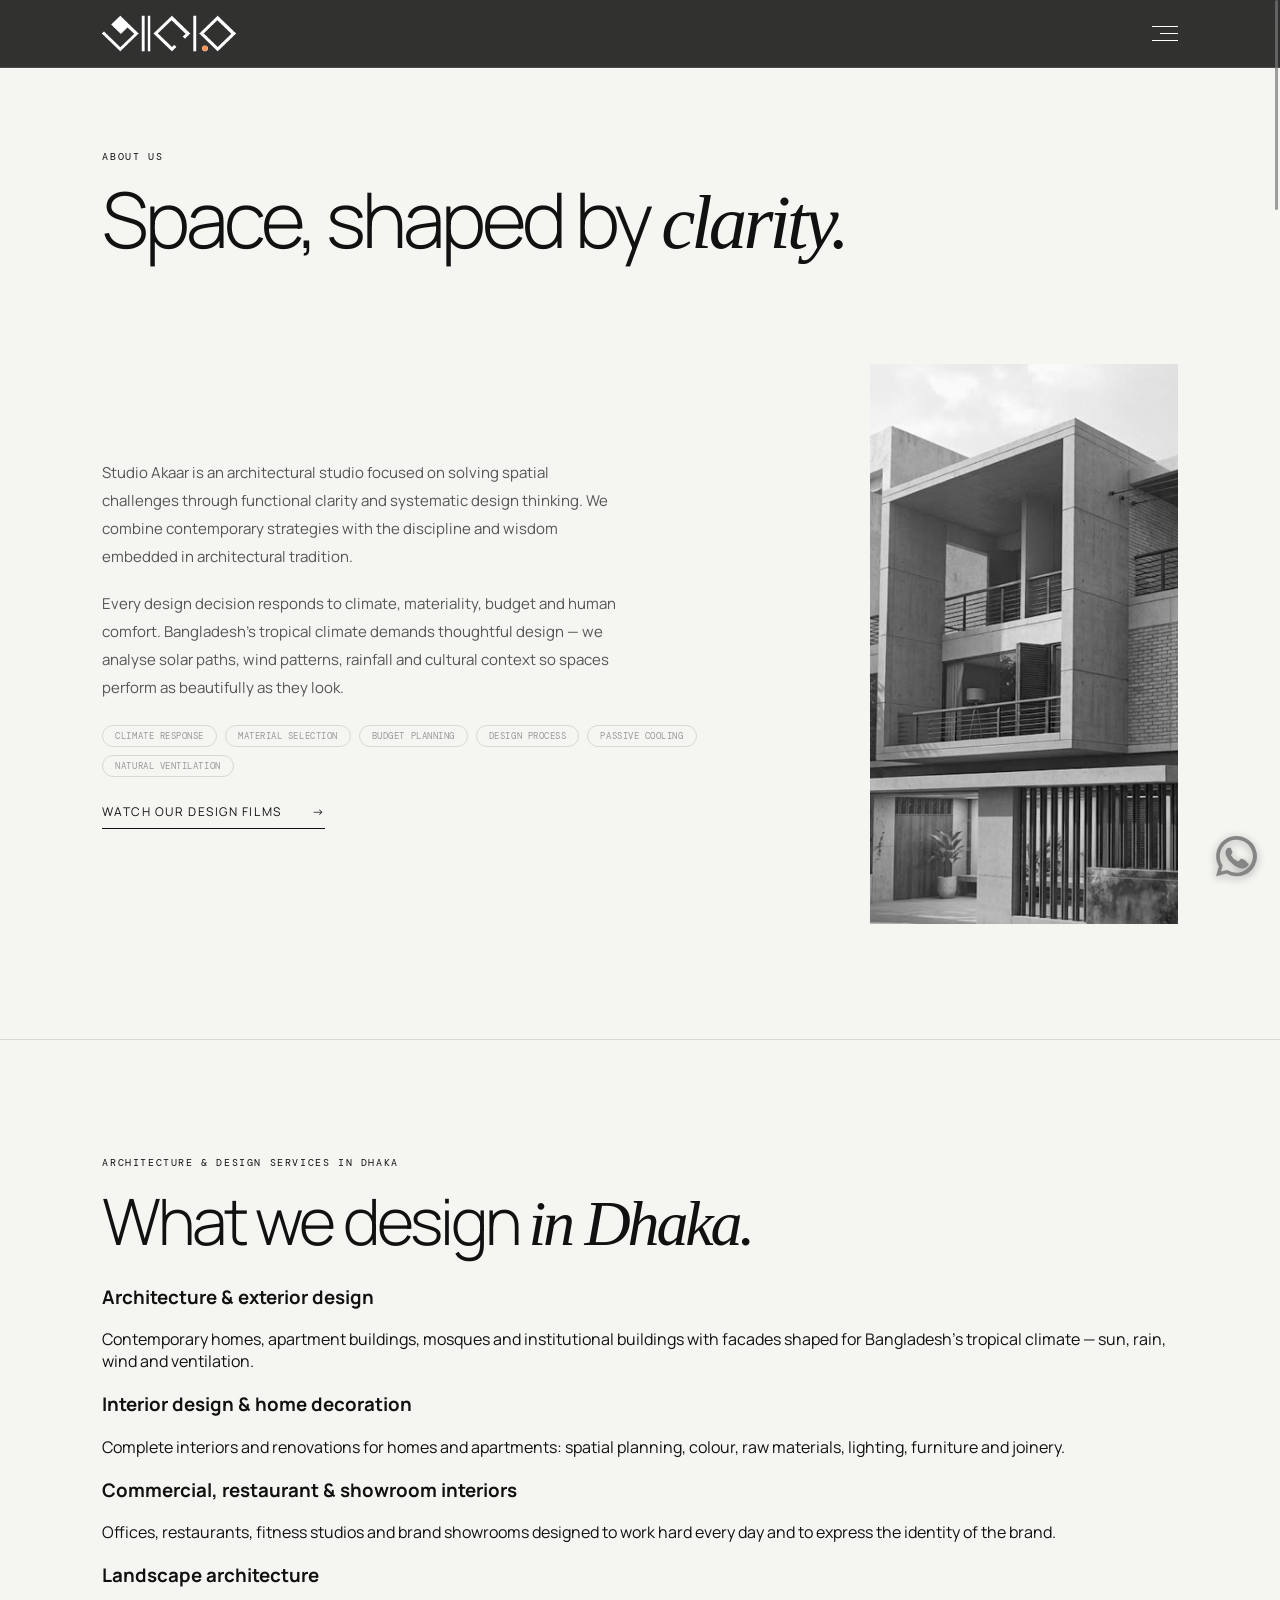
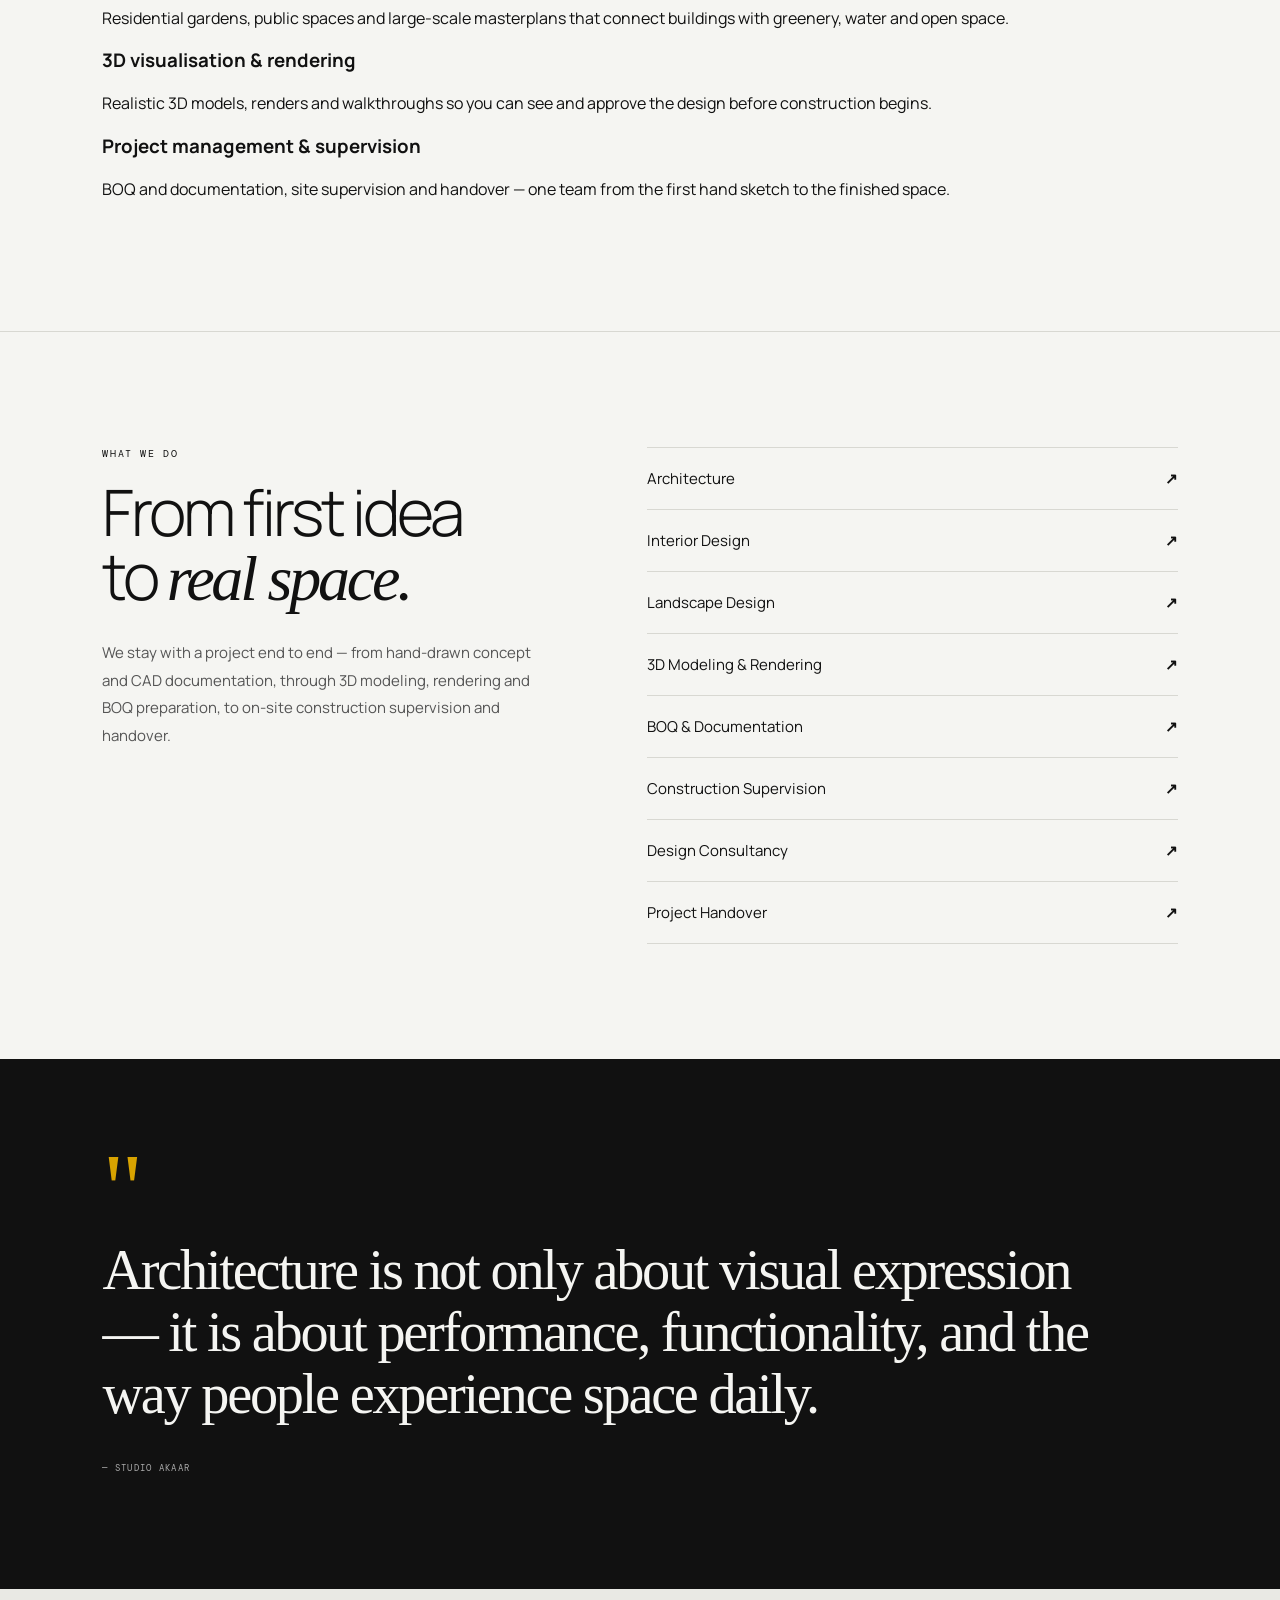
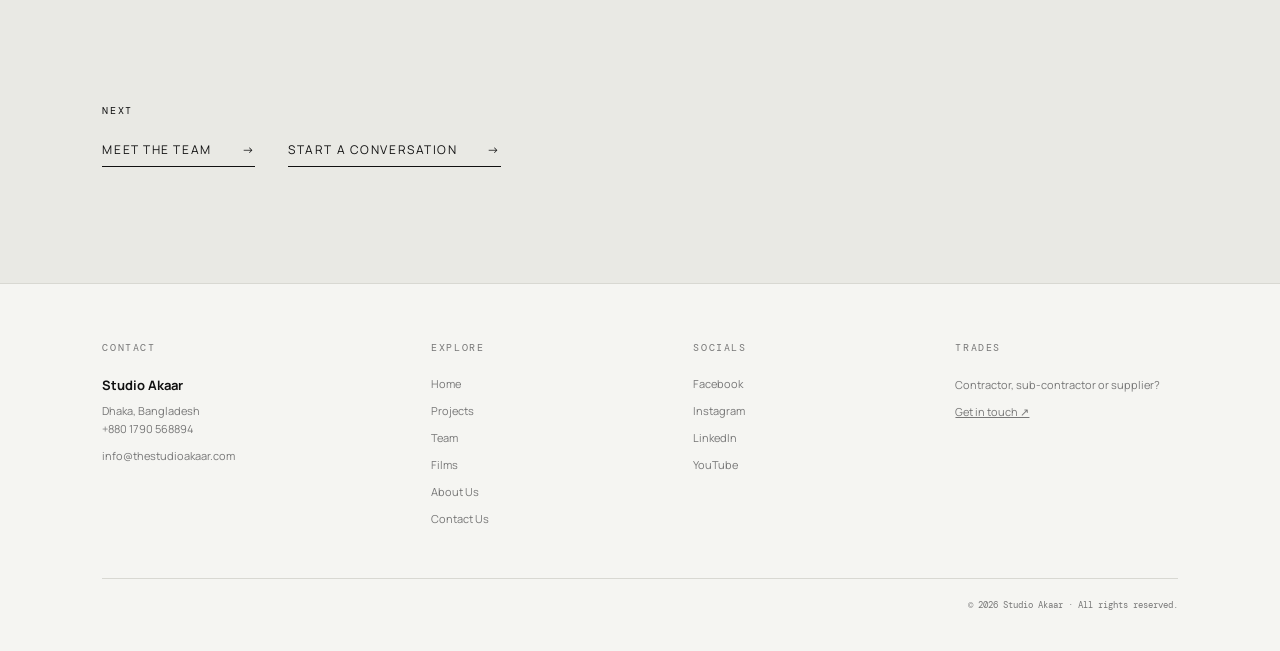
==== commit 61bee0c7: "Add files via upload" ====
--- a/about.html
+++ b/about.html
@@ -3,17 +3,19 @@
 <head>
 <meta charset="utf-8">
 <meta name="viewport" content="width=device-width,initial-scale=1">
-<title>About Us — Studio Akaar</title>
-<meta name="description" content="About Studio Akaar — an architecture, interior and landscape design studio in Dhaka, Bangladesh.">
+<title>About Studio Akaar — Architecture &amp; Interior Design Studio in Dhaka</title>
+<meta name="description" content="Studio Akaar designs architecture, interiors and landscapes in Dhaka, Bangladesh, responding to climate, materials, budget and comfort — from concept to handover.">
+<link rel="canonical" href="https://thestudioakaar.com/about">
+<meta property="og:url" content="https://thestudioakaar.com/about">
 <meta property="og:type" content="website">
 <meta property="og:site_name" content="Studio Akaar">
-<meta property="og:title" content="About Us — Studio Akaar">
-<meta property="og:description" content="About Studio Akaar — an architecture, interior and landscape design studio in Dhaka, Bangladesh.">
-<meta property="og:image" content="https://studio-akaar-website.vercel.app/images/akaar-logo-thumb.jpg">
+<meta property="og:title" content="About Studio Akaar — Architecture &amp; Interior Design Studio in Dhaka">
+<meta property="og:description" content="Studio Akaar designs architecture, interiors and landscapes in Dhaka, Bangladesh, responding to climate, materials, budget and comfort — from concept to handover.">
+<meta property="og:image" content="https://thestudioakaar.com/images/akaar-logo-thumb.jpg">
 <meta property="og:image:width" content="1200">
 <meta property="og:image:height" content="1200">
 <meta name="twitter:card" content="summary">
-<meta name="twitter:image" content="https://studio-akaar-website.vercel.app/images/akaar-logo-thumb.jpg">
+<meta name="twitter:image" content="https://thestudioakaar.com/images/akaar-logo-thumb.jpg">
 <link rel="icon" type="image/png" href="/images/logo.png">
 <script>try{if(sessionStorage.s)document.documentElement.className='skip'}catch(e){}</script>
 <link rel="preconnect" href="https://fonts.googleapis.com">
@@ -38,6 +40,21 @@
     <a class="textLink" href="/youtube">Watch our design films <span>→</span></a>
   </div>
   <div class="introImg reveal"><img src="/images/img-003.jpg" alt="Building designed by Studio Akaar, Dhaka, Bangladesh" loading="lazy"></div>
+</section>
+
+<section class="svcDetail" style="border-top:1px solid var(--line)">
+  <div class="reveal">
+    <p class="eyebrow">Architecture &amp; design services in Dhaka</p>
+    <h2 class="big">What we design <span>in Dhaka.</span></h2>
+  </div>
+  <div class="sd reveal">
+    <div><h3>Architecture &amp; exterior design</h3><p>Contemporary homes, apartment buildings, mosques and institutional buildings with facades shaped for Bangladesh's tropical climate — sun, rain, wind and ventilation.</p></div>
+    <div><h3>Interior design &amp; home decoration</h3><p>Complete interiors and renovations for homes and apartments: spatial planning, colour, raw materials, lighting, furniture and joinery.</p></div>
+    <div><h3>Commercial, restaurant &amp; showroom interiors</h3><p>Offices, restaurants, fitness studios and brand showrooms designed to work hard every day and to express the identity of the brand.</p></div>
+    <div><h3>Landscape architecture</h3><p>Residential gardens, public spaces and large-scale masterplans that connect buildings with greenery, water and open space.</p></div>
+    <div><h3>3D visualisation &amp; rendering</h3><p>Realistic 3D models, renders and walkthroughs so you can see and approve the design before construction begins.</p></div>
+    <div><h3>Project management &amp; supervision</h3><p>BOQ and documentation, site supervision and handover — one team from the first hand sketch to the finished space.</p></div>
+  </div>
 </section>
 
 <section class="services" style="border-top:1px solid var(--line)">
--- a/site.css
+++ b/site.css
@@ -217,3 +217,12 @@
 .latestCap .label{color:#ddd}
 .latestCap b{font-size:clamp(18px,2vw,24px);font-weight:400;letter-spacing:-.02em}
 .latestCap em{font-style:normal;font-family:'DM Mono',monospace;font-size:11px;text-transform:uppercase;letter-spacing:.12em;border-bottom:1px solid currentColor;align-self:flex-start;padding-bottom:4px;margin-top:6px}
+
+/* Home: album of newest projects (cross-fades one by one) */
+a.introImg img{position:absolute;inset:0;opacity:0;transition:opacity 1.1s ease,filter .6s,transform 6s ease}
+a.introImg img.on{opacity:1;transform:scale(1.04)}
+.tm a.introImg img{transition:opacity 1.1s ease,filter .12s linear,transform 6s ease}
+.latestCap{z-index:2}
+.dots{position:absolute;right:24px;bottom:28px;display:flex;gap:6px;z-index:2;pointer-events:none}
+.dots i{display:block;width:14px;height:2px;background:rgba(255,255,255,.4);transition:.3s}
+.dots i.on{background:#fff;width:26px}
